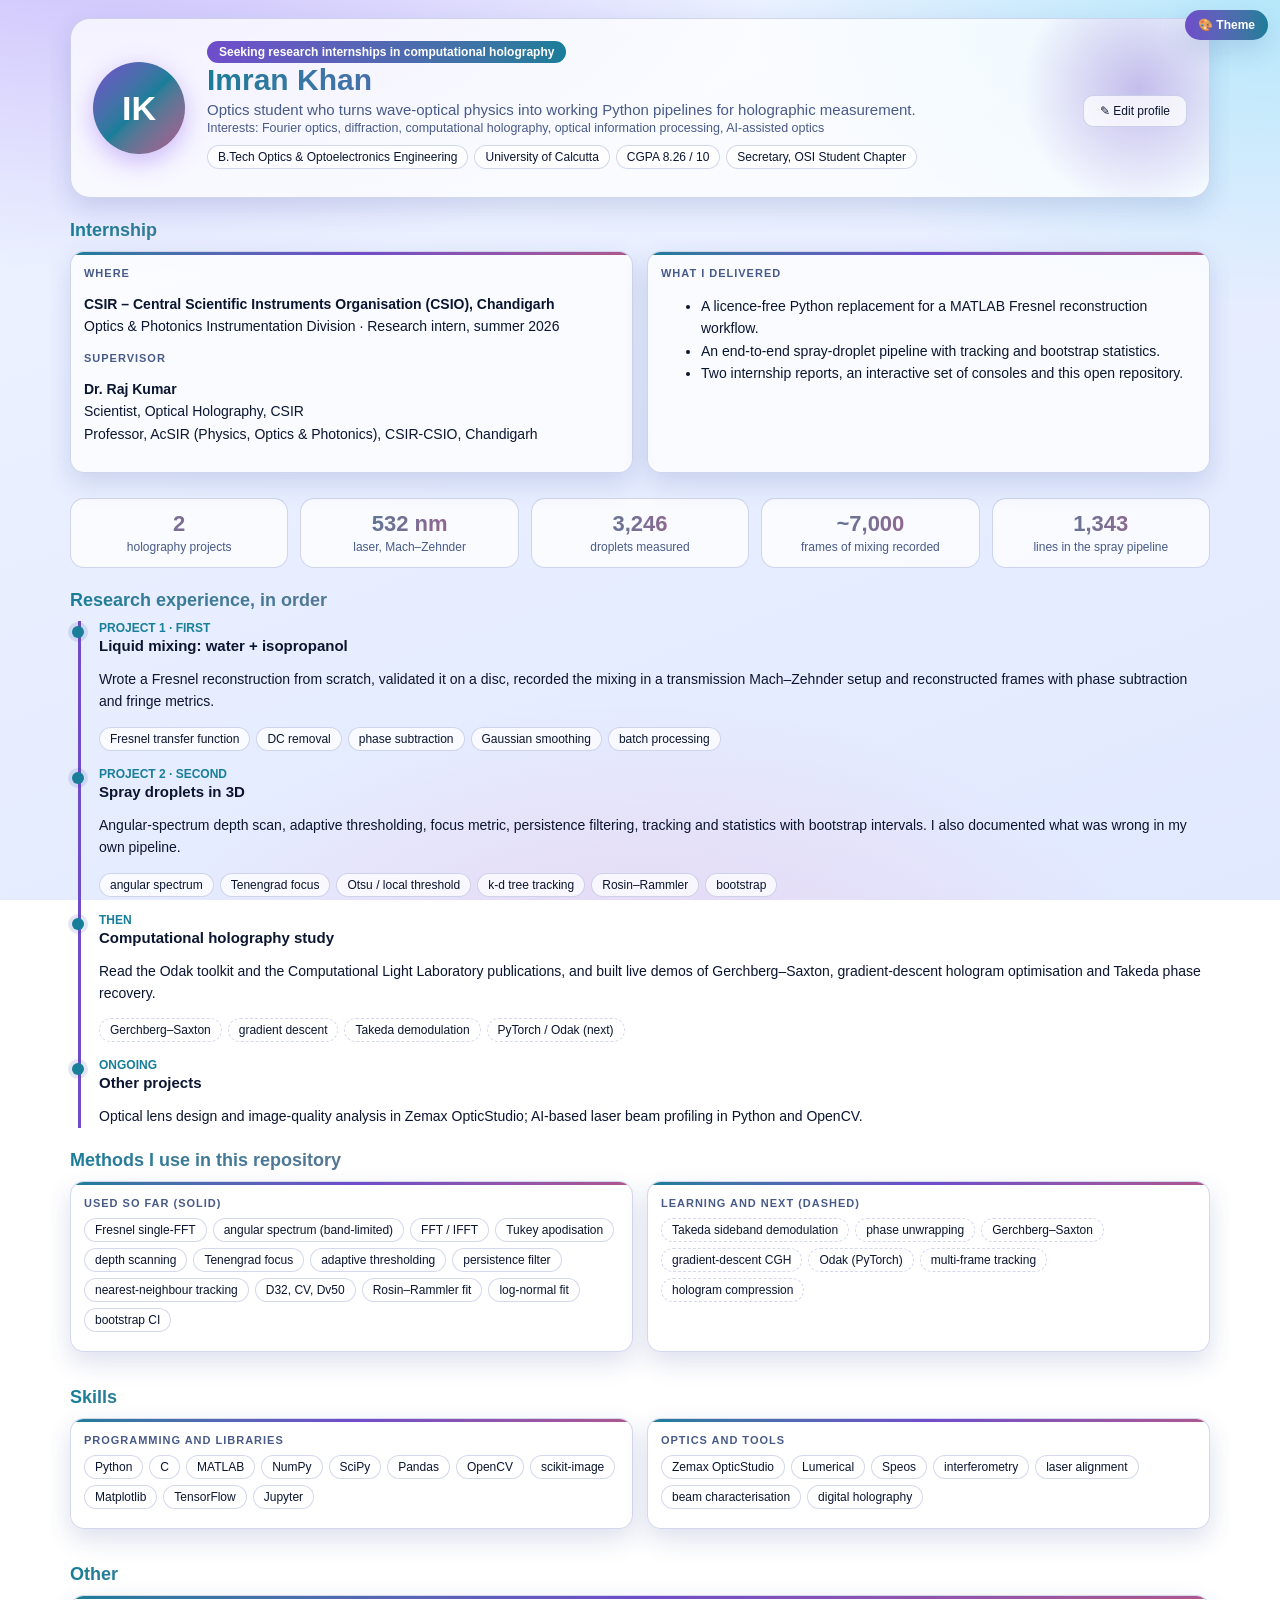
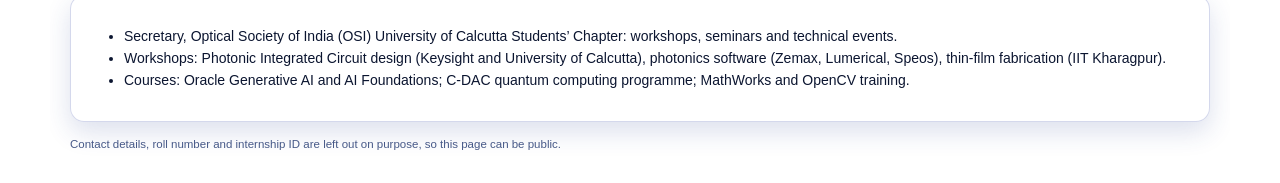
==== internship_console.html @ 757b930b "feat: rebrand HoloLab as HOLOVEX research laboratory" ====
<!DOCTYPE html><html lang="en"><head><meta charset="utf-8"><meta name="viewport" content="width=device-width, initial-scale=1, viewport-fit=cover">
<title>HOLOVEX · Research profile</title>
<style>:root{box-sizing:border-box;--p1:#22d3ee;--p2:#8b5cf6;--p3:#f472b6;--bg0:#060a1c;--bg1:#0b1530;--panel:rgba(14,22,50,.78);--card:rgba(26,40,86,.5);--line:rgba(130,160,255,.24);--fg:#eaf0ff;--mut:#a3b3da;--acc:var(--p1);--acc2:var(--p2);--acc3:var(--p3);--warn:#fbbf24;--good:#34d399;--gl:rgba(150,170,255,.16);--shadow:0 10px 30px rgba(3,6,25,.45);--font:Inter,-apple-system,Segoe UI,Roboto,Arial,sans-serif}
:root[data-theme="light"]{--bg0:#eef3ff;--bg1:#e1e9ff;--panel:rgba(255,255,255,.88);--card:rgba(255,255,255,.74);--line:rgba(60,80,170,.22);--fg:#0b1530;--mut:#485a88;--acc:color-mix(in srgb,var(--p1) 55%,#0b1530);--acc2:color-mix(in srgb,var(--p2) 78%,#0b1530);--acc3:color-mix(in srgb,var(--p3) 70%,#0b1530);--warn:#b45309;--good:#047857;--gl:rgba(60,80,170,.14);--shadow:0 10px 26px rgba(40,60,140,.16)}
@media (prefers-color-scheme:light){:root:not([data-theme]){--bg0:#eef3ff;--bg1:#e1e9ff;--panel:rgba(255,255,255,.88);--card:rgba(255,255,255,.74);--line:rgba(60,80,170,.22);--fg:#0b1530;--mut:#485a88;--acc:color-mix(in srgb,var(--p1) 55%,#0b1530);--acc2:color-mix(in srgb,var(--p2) 78%,#0b1530);--acc3:color-mix(in srgb,var(--p3) 70%,#0b1530);--warn:#b45309;--good:#047857;--gl:rgba(60,80,170,.14);--shadow:0 10px 26px rgba(40,60,140,.16)}}
*{box-sizing:border-box}html,body{margin:0}
body{color:var(--fg);font-family:var(--font);padding-top:env(safe-area-inset-top,0);min-height:100vh;
background:radial-gradient(1100px 560px at 8% -8%,rgba(139,92,246,.34),transparent 62%),radial-gradient(900px 520px at 100% 0%,rgba(34,211,238,.26),transparent 60%),radial-gradient(900px 600px at 50% 118%,rgba(244,114,182,.22),transparent 60%),linear-gradient(160deg,var(--bg0),var(--bg1));background-attachment:fixed}
.wrap{display:flex;min-height:100vh}.side{width:340px;min-width:340px;background:var(--panel);backdrop-filter:blur(16px);-webkit-backdrop-filter:blur(16px);border-right:1px solid var(--line);padding:18px;overflow-y:auto;max-height:100vh}
.main{flex:1;min-width:0;display:flex;flex-direction:column}
h1{font-size:19px;margin:0 0 4px;font-weight:800;background:linear-gradient(90deg,var(--acc),var(--acc2) 55%,var(--acc3));-webkit-background-clip:text;background-clip:text;color:transparent}
h2{font-size:20px;margin:6px 0 10px;background:linear-gradient(90deg,var(--acc),var(--acc3));-webkit-background-clip:text;background-clip:text;color:transparent}h3{margin:0}
.sub{color:var(--mut);font-size:12px;margin-bottom:12px;line-height:1.5}
.card{background:var(--card);border:1px solid var(--line);border-radius:14px;padding:13px;margin-bottom:13px;box-shadow:var(--shadow);position:relative;overflow:hidden}
.card::before{content:"";position:absolute;left:0;top:0;height:3px;width:100%;background:linear-gradient(90deg,var(--acc),var(--acc2),var(--acc3))}
.card h3,.card>h2{font-size:11px;text-transform:uppercase;letter-spacing:.09em;color:var(--mut);margin:2px 0 9px;background:none;-webkit-text-fill-color:initial}
label{font-size:12px;color:var(--mut);display:block;margin:9px 0 4px}input[type=range]{width:100%;accent-color:var(--acc2)}
input[type=number]{background:var(--card);color:var(--fg);border:1px solid var(--line);border-radius:8px;padding:6px;width:110px}
.row{display:flex;justify-content:space-between;font-size:12px;color:var(--mut)}
select,button{width:100%;background:var(--card);color:var(--fg);border:1px solid var(--line);border-radius:10px;padding:9px;font-size:12px;margin-top:6px;cursor:pointer;transition:.18s}
button:hover,select:hover{border-color:var(--acc);box-shadow:0 0 0 3px rgba(34,211,238,.16)}
.two{display:grid;grid-template-columns:1fr 1fr;gap:6px}
.sg{display:grid;grid-template-columns:1fr auto;gap:6px 10px;font-size:12.5px}.sg .k{color:var(--mut)}.sg .v{text-align:right;font-variant-numeric:tabular-nums;font-weight:600}
.tabs{display:flex;gap:7px;flex-wrap:wrap;padding:11px 16px;border-bottom:1px solid var(--line);background:var(--panel);backdrop-filter:blur(16px);-webkit-backdrop-filter:blur(16px);position:sticky;top:0;z-index:5}
.tabs button{width:auto;margin:0;border-radius:999px;padding:8px 16px}
.tabs button.on{background:linear-gradient(90deg,var(--acc2),var(--acc));color:#fff;border-color:transparent;font-weight:700;box-shadow:0 6px 18px rgba(139,92,246,.4)}
.pane{display:none;flex:1;padding:16px;overflow:auto}.pane.on{display:block;animation:fi .35s ease}@keyframes fi{from{opacity:0;transform:translateY(6px)}to{opacity:1;transform:none}}
.hero{display:flex;gap:10px;flex-wrap:wrap;margin:0 0 14px}.chip{padding:5px 12px;border-radius:999px;font-size:12px;border:1px solid var(--line);background:var(--card);color:var(--mut)}
.chip b{color:var(--fg)}.chip.a{border-color:var(--acc)}.chip.b{border-color:var(--acc2)}.chip.c{border-color:var(--acc3)}
.warn{border-left:4px solid var(--warn);background:var(--card);padding:10px 13px;border-radius:10px;font-size:12.5px;line-height:1.55;margin-bottom:13px}
.good{border-left:4px solid var(--good)}
.eq{font-family:Georgia,serif;background:var(--card);border:1px solid var(--line);border-radius:10px;padding:9px 13px;margin:6px 0 12px;font-size:15px}
p,li{line-height:1.6;font-size:14px}a{color:var(--acc)}.hint{font-size:11.5px;color:var(--mut);line-height:1.5}
table{border-collapse:collapse;width:100%;font-size:13px;margin-bottom:14px}th,td{text-align:left;padding:8px 10px;border-bottom:1px solid var(--line)}th{color:var(--acc)}
img.f{max-width:100%;border-radius:12px;border:1px solid var(--line);background:#fff;box-shadow:var(--shadow)}.g{display:grid;grid-template-columns:repeat(auto-fit,minmax(280px,1fr));gap:16px}
.bad{color:var(--warn);font-weight:700}.ok{color:var(--good);font-weight:700}
.dg{width:100%;height:auto;background:var(--card);border:1px solid var(--line);border-radius:14px}
.dg text{fill:var(--fg);font-size:14px;font-family:Inter,Arial,sans-serif}.dg .s{fill:var(--mut);font-size:12px}.dg .t{font-weight:700}
.dg .box{fill:var(--panel);stroke:var(--acc2);stroke-width:1.6}.dg .hi{stroke:var(--acc3)}.dg .opt{fill:rgba(34,211,238,.18);stroke:var(--acc);stroke-width:1.6}.dg .mir{stroke:var(--fg);stroke-width:5;stroke-linecap:round}
.dg .beam{stroke:#34d399;stroke-width:3;fill:none;stroke-dasharray:9 7;animation:fl 1.1s linear infinite}.dg .bm{fill:rgba(52,211,153,.2)}.dg .ref{stroke:#fbbf24}.dg .dim{stroke:var(--mut);stroke-width:1.2;fill:none}
.dg .wire{stroke:var(--acc3);stroke-width:2;fill:none;stroke-dasharray:4 4}.dg .arr{stroke:var(--acc);stroke-width:2.4;fill:none;stroke-dasharray:7 6;animation:fl 1.4s linear infinite}
@keyframes fl{to{stroke-dashoffset:-32}}@media (prefers-reduced-motion:reduce){.dg .beam,.dg .arr{animation:none}}
.story{counter-reset:s;list-style:none;padding:0}.story li{counter-increment:s;position:relative;padding:10px 12px 10px 52px;margin-bottom:9px;background:var(--card);border:1px solid var(--line);border-radius:12px}
.story li::before{content:counter(s);position:absolute;left:12px;top:9px;width:28px;height:28px;border-radius:50%;background:linear-gradient(135deg,var(--acc2),var(--acc3));color:#fff;font-weight:800;display:flex;align-items:center;justify-content:center;font-size:13px}
@media(max-width:800px){.wrap{flex-direction:column}.side{width:100%;min-width:0;max-height:none;border-right:0;border-bottom:1px solid var(--line)}}

.thm-btn{position:fixed;top:10px;right:12px;z-index:50;width:auto;margin:0;padding:8px 13px;border-radius:999px;background:linear-gradient(90deg,var(--acc2),var(--acc));color:#fff;border:0;font-weight:700;box-shadow:var(--shadow)}
.thm-pan{position:fixed;top:52px;right:12px;z-index:50;width:260px;background:var(--panel);backdrop-filter:blur(16px);-webkit-backdrop-filter:blur(16px);border:1px solid var(--line);border-radius:16px;padding:14px;box-shadow:var(--shadow);display:none}
.thm-pan.on{display:block}.thm-pan h4{margin:8px 0 6px;font-size:11px;letter-spacing:.08em;text-transform:uppercase;color:var(--mut)}
.thm-row{display:flex;gap:6px}.thm-row button{margin:0;padding:7px 4px;font-size:12px}.thm-row button.on{border-color:var(--acc);box-shadow:0 0 0 2px var(--acc) inset}
.sw{width:30px;height:30px;border-radius:50%;border:2px solid var(--line);padding:0;margin:0;cursor:pointer}.sw.on{border-color:var(--fg);box-shadow:0 0 0 3px var(--gl)}
.pc{background:var(--card);border:1px solid var(--line);border-radius:14px;padding:14px;box-shadow:var(--shadow);position:relative;overflow:hidden}
.pc::before{content:"";position:absolute;left:0;top:0;bottom:0;width:4px;background:linear-gradient(var(--acc),var(--acc2),var(--acc3))}
.pc h3{font-size:15px;margin:0 0 2px;color:var(--fg);-webkit-text-fill-color:initial}.pc .aff{font-size:12px;color:var(--acc);margin-bottom:6px}.pc p{font-size:13px;margin:4px 0;line-height:1.5}.why{border-top:1px dashed var(--line);margin-top:8px;padding-top:6px;font-size:12.5px;color:var(--mut)}.why b{color:var(--acc3)}
.pgrid{display:grid;grid-template-columns:repeat(auto-fill,minmax(310px,1fr));gap:14px;margin-bottom:18px}
.rf{font-size:13px;margin-bottom:9px;line-height:1.5}.rf .why{border:0;margin:0;padding:0}
details.more{margin:8px 0}details.more summary{cursor:pointer;color:var(--acc);font-weight:700}
.kpi{display:grid;grid-template-columns:repeat(auto-fit,minmax(160px,1fr));gap:12px;margin:12px 0}.kpi div{background:var(--card);border:1px solid var(--line);border-radius:14px;padding:12px;text-align:center}.kpi b{display:block;font-size:22px;background:linear-gradient(90deg,var(--acc),var(--acc3));-webkit-background-clip:text;background-clip:text;color:transparent}.kpi span{font-size:12px;color:var(--mut)}
.timeline{border-left:3px solid var(--acc2);margin:10px 0 10px 8px;padding-left:18px}.timeline .ev{position:relative;margin-bottom:16px}.timeline .ev::before{content:"";position:absolute;left:-27px;top:5px;width:12px;height:12px;border-radius:50%;background:var(--acc);box-shadow:0 0 0 4px var(--gl)}
.timeline .when{font-size:12px;color:var(--acc);font-weight:700}.timeline h3{margin:2px 0;font-size:15px}.chips{display:flex;flex-wrap:wrap;gap:6px;margin:6px 0}.chips span{padding:4px 10px;border-radius:999px;font-size:12px;border:1px solid var(--line);background:var(--card)}.chips span.pl{border-style:dashed}
input.ed,textarea.ed{width:100%;background:var(--card);color:var(--fg);border:1px solid var(--line);border-radius:10px;padding:8px;font:inherit;font-size:13px}

.main{width:100%}.pane{max-width:1180px;margin:auto;width:100%;display:block;padding:18px 20px}
.herobox{display:flex;gap:22px;flex-wrap:wrap;align-items:center;background:var(--card);border:1px solid var(--line);border-radius:20px;padding:22px;box-shadow:var(--shadow);position:relative;overflow:hidden}
.herobox::after{content:"";position:absolute;right:-60px;top:-60px;width:260px;height:260px;border-radius:50%;background:radial-gradient(circle,var(--acc2),transparent 65%);opacity:.35}
.avatar{width:92px;height:92px;border-radius:50%;background:linear-gradient(135deg,var(--acc2),var(--acc),var(--acc3));display:flex;align-items:center;justify-content:center;font-size:34px;font-weight:800;color:#fff;box-shadow:0 8px 24px rgba(139,92,246,.4);flex:none}
.herobox h1{font-size:30px}.badge{display:inline-block;padding:4px 12px;border-radius:999px;background:linear-gradient(90deg,var(--acc2),var(--acc));color:#fff;font-size:12px;font-weight:700;margin-right:6px}
.two2{display:grid;grid-template-columns:repeat(auto-fit,minmax(340px,1fr));gap:14px}
h2.sec{font-size:18px;margin:22px 0 10px}
.tag{display:inline-block;padding:1px 8px;border-radius:999px;border:1px solid var(--acc3);font-size:11px;color:var(--acc3)}
</style></head><body><div class="main">
<div class="pane">
<div class="herobox"><div class="avatar" id="av">IK</div><div style="flex:1;min-width:260px;position:relative;z-index:1"><span class="badge" id="stat">Status</span><h1 id="nm">Imran Khan</h1><div id="hl" style="font-size:15px;color:var(--mut);margin:4px 0 10px"></div>
<div class="chips"><span>B.Tech Optics &amp; Optoelectronics Engineering</span><span>University of Calcutta</span><span>CGPA 8.26 / 10</span><span>Secretary, OSI Student Chapter</span></div></div>
<div style="position:relative;z-index:1"><button id="edit" style="width:auto;padding:8px 16px">✎ Edit profile</button></div></div>
<div class="card" id="editor" style="display:none;margin-top:12px"><h3>Edit profile (saved only in this browser)</h3><div class="two2"><div><label>Name</label><input class="ed" id="i1"></div><div><label>Status</label><input class="ed" id="i2"></div></div><label>Headline</label><textarea class="ed" id="i3" rows="2"></textarea><label>Research interests (comma separated)</label><input class="ed" id="i4"><div class="two"><button id="sv">Save</button><button id="rs">Reset to default</button></div></div>

<h2 class="sec">Internship</h2>
<div class="two2"><div class="card"><h3>Where</h3><p><b>CSIR – Central Scientific Instruments Organisation (CSIO), Chandigarh</b><br>Optics &amp; Photonics Instrumentation Division · Research intern, summer 2026</p><h3 style="margin-top:12px">Supervisor</h3><p><b>Dr. Raj Kumar</b><br>Scientist, Optical Holography, CSIR<br>Professor, AcSIR (Physics, Optics &amp; Photonics), CSIR-CSIO, Chandigarh</p></div>
<div class="card"><h3>What I delivered</h3><ul><li>A licence-free Python replacement for a MATLAB Fresnel reconstruction workflow.</li><li>An end-to-end spray-droplet pipeline with tracking and bootstrap statistics.</li><li>Two internship reports, an interactive set of consoles and this open repository.</li></ul></div></div>
<div class="kpi"><div><b>2</b><span>holography projects</span></div><div><b>532 nm</b><span>laser, Mach–Zehnder</span></div><div><b>3,246</b><span>droplets measured</span></div><div><b>~7,000</b><span>frames of mixing recorded</span></div><div><b>1,343</b><span>lines in the spray pipeline</span></div></div>

<h2 class="sec">Research experience, in order</h2>
<div class="timeline">
<div class="ev"><div class="when">PROJECT 1 · FIRST</div><h3>Liquid mixing: water + isopropanol</h3><p>Wrote a Fresnel reconstruction from scratch, validated it on a disc, recorded the mixing in a transmission Mach–Zehnder setup and reconstructed frames with phase subtraction and fringe metrics.</p><div class="chips"><span>Fresnel transfer function</span><span>DC removal</span><span>phase subtraction</span><span>Gaussian smoothing</span><span>batch processing</span></div></div>
<div class="ev"><div class="when">PROJECT 2 · SECOND</div><h3>Spray droplets in 3D</h3><p>Angular-spectrum depth scan, adaptive thresholding, focus metric, persistence filtering, tracking and statistics with bootstrap intervals. I also documented what was wrong in my own pipeline.</p><div class="chips"><span>angular spectrum</span><span>Tenengrad focus</span><span>Otsu / local threshold</span><span>k-d tree tracking</span><span>Rosin–Rammler</span><span>bootstrap</span></div></div>
<div class="ev"><div class="when">THEN</div><h3>Computational holography study</h3><p>Read the Odak toolkit and the Computational Light Laboratory publications, and built live demos of Gerchberg–Saxton, gradient-descent hologram optimisation and Takeda phase recovery.</p><div class="chips"><span class="pl">Gerchberg–Saxton</span><span class="pl">gradient descent</span><span class="pl">Takeda demodulation</span><span class="pl">PyTorch / Odak (next)</span></div></div>
<div class="ev"><div class="when">ONGOING</div><h3>Other projects</h3><p>Optical lens design and image-quality analysis in Zemax OpticStudio; AI-based laser beam profiling in Python and OpenCV.</p></div></div>

<h2 class="sec">Methods I use in this repository</h2>
<div class="two2"><div class="card"><h3>Used so far (solid)</h3><div class="chips"><span>Fresnel single-FFT</span><span>angular spectrum (band-limited)</span><span>FFT / IFFT</span><span>Tukey apodisation</span><span>depth scanning</span><span>Tenengrad focus</span><span>adaptive thresholding</span><span>persistence filter</span><span>nearest-neighbour tracking</span><span>D32, CV, Dv50</span><span>Rosin–Rammler fit</span><span>log-normal fit</span><span>bootstrap CI</span></div></div>
<div class="card"><h3>Learning and next (dashed)</h3><div class="chips"><span class="pl">Takeda sideband demodulation</span><span class="pl">phase unwrapping</span><span class="pl">Gerchberg–Saxton</span><span class="pl">gradient-descent CGH</span><span class="pl">Odak (PyTorch)</span><span class="pl">multi-frame tracking</span><span class="pl">hologram compression</span></div></div></div>

<h2 class="sec">Skills</h2>
<div class="two2"><div class="card"><h3>Programming and libraries</h3><div class="chips"><span>Python</span><span>C</span><span>MATLAB</span><span>NumPy</span><span>SciPy</span><span>Pandas</span><span>OpenCV</span><span>scikit-image</span><span>Matplotlib</span><span>TensorFlow</span><span>Jupyter</span></div></div>
<div class="card"><h3>Optics and tools</h3><div class="chips"><span>Zemax OpticStudio</span><span>Lumerical</span><span>Speos</span><span>interferometry</span><span>laser alignment</span><span>beam characterisation</span><span>digital holography</span></div></div></div>
<h2 class="sec">Other</h2>
<div class="card"><ul><li>Secretary, Optical Society of India (OSI) University of Calcutta Students’ Chapter: workshops, seminars and technical events.</li><li>Workshops: Photonic Integrated Circuit design (Keysight and University of Calcutta), photonics software (Zemax, Lumerical, Speos), thin-film fabrication (IIT Kharagpur).</li><li>Courses: Oracle Generative AI and AI Foundations; C-DAC quantum computing programme; MathWorks and OpenCV training.</li></ul></div>
<p class="hint" style="margin-top:14px">Contact details, roll number and internship ID are left out on purpose, so this page can be public.</p>
</div></div>
<script>
(function(){
var D={name:'Imran Khan',status:'Seeking research internships in computational holography',head:'Optics student who turns wave-optical physics into working Python pipelines for holographic measurement.',ints:'Fourier optics, diffraction, computational holography, optical information processing, AI-assisted optics'},K='hl-profile',$=function(i){return document.getElementById(i)},P=Object.assign({},D);
try{var s=JSON.parse(localStorage.getItem(K)||'null');if(s)P=Object.assign(P,s)}catch(e){}
function draw(){$('nm').textContent=P.name;$('stat').textContent=P.status;$('hl').innerHTML=P.head+'<br><small>Interests: '+P.ints.replace(/</g,'&lt;')+'</small>';$('av').textContent=P.name.split(/\s+/).map(function(w){return w[0]}).join('').slice(0,2).toUpperCase()}
$('edit').onclick=function(){var e=$('editor');e.style.display=e.style.display==='none'?'block':'none';$('i1').value=P.name;$('i2').value=P.status;$('i3').value=P.head;$('i4').value=P.ints};
$('sv').onclick=function(){P={name:$('i1').value||D.name,status:$('i2').value||D.status,head:$('i3').value||D.head,ints:$('i4').value||D.ints};try{localStorage.setItem(K,JSON.stringify(P))}catch(e){}draw()};
$('rs').onclick=function(){P=Object.assign({},D);try{localStorage.removeItem(K)}catch(e){}draw()};
draw();})();
</script><script>(function(){
var K='hl-theme',PALS={aurora:['#22d3ee','#8b5cf6','#f472b6'],ocean:['#38bdf8','#3b82f6','#22d3ee'],sunset:['#fbbf24','#fb7185','#f97316'],emerald:['#34d399','#10b981','#a3e635'],royal:['#a78bfa','#6366f1','#f0abfc'],mono:['#cbd5e1','#94a3b8','#e2e8f0']},
FONTS={sans:'Inter,-apple-system,Segoe UI,Roboto,Arial,sans-serif',serif:'Georgia,"Times New Roman",serif',mono:'ui-monospace,SFMono-Regular,Menlo,Consolas,monospace'},
st={mode:'auto',pal:'aurora',font:'sans',size:100};
try{var s=JSON.parse(localStorage.getItem(K)||'null');if(s)st=Object.assign(st,s)}catch(e){}
var R=document.documentElement,emb=window.parent!==window;
function apply(x,fromParent){if(x)st=Object.assign(st,x);if(st.mode==='auto')R.removeAttribute('data-theme');else R.setAttribute('data-theme',st.mode);
var p=PALS[st.pal]||PALS.aurora;R.style.setProperty('--p1',p[0]);R.style.setProperty('--p2',p[1]);R.style.setProperty('--p3',p[2]);R.style.setProperty('--font',FONTS[st.font]||FONTS.sans);document.body.style.zoom=st.size/100;
if(!fromParent){try{localStorage.setItem(K,JSON.stringify(st))}catch(e){}}
mark();window.dispatchEvent(new Event('themechange'));if(!emb)document.querySelectorAll('iframe').forEach(function(f){try{f.contentWindow.postMessage({hl:'theme',state:st},'*')}catch(e){}})}
var pan;function mark(){if(!pan)return;pan.querySelectorAll('[data-k]').forEach(function(b){b.classList.toggle('on',String(st[b.dataset.k])===b.dataset.v)})}
function build(){var b=document.createElement('button');b.className='thm-btn';b.textContent='🎨 Theme';b.setAttribute('aria-label','Theme settings');pan=document.createElement('div');pan.className='thm-pan';
var h='<h4>Mode</h4><div class="thm-row">'+['auto','light','dark'].map(function(m){return '<button data-k="mode" data-v="'+m+'">'+m[0].toUpperCase()+m.slice(1)+'</button>'}).join('')+'</div><h4>Colours</h4><div class="thm-row">'+Object.keys(PALS).map(function(k){var c=PALS[k];return '<button class="sw" title="'+k+'" data-k="pal" data-v="'+k+'" style="background:linear-gradient(135deg,'+c[0]+','+c[1]+' 55%,'+c[2]+')"></button>'}).join('')+'</div><h4>Font</h4><div class="thm-row">'+['sans','serif','mono'].map(function(m){return '<button data-k="font" data-v="'+m+'">'+m+'</button>'}).join('')+'</div><h4>Text size</h4><div class="thm-row">'+[90,100,115].map(function(m){return '<button data-k="size" data-v="'+m+'">'+(m==90?'A−':m==100?'A':'A+')+'</button>'}).join('')+'</div>';
pan.innerHTML=h;document.body.appendChild(b);document.body.appendChild(pan);b.onclick=function(){pan.classList.toggle('on')};
pan.addEventListener('click',function(e){var t=e.target.closest('[data-k]');if(!t)return;var o={};o[t.dataset.k]=t.dataset.k==='size'?+t.dataset.v:t.dataset.v;apply(o)})}
window.addEventListener('message',function(e){if(e.data&&e.data.hl==='theme')apply(e.data.state,true)});
function go(){if(!emb)build();apply();if(!emb)document.querySelectorAll('iframe').forEach(function(f){f.addEventListener('load',function(){f.contentWindow.postMessage({hl:'theme',state:st},'*')})})}
if(document.body)go();else document.addEventListener('DOMContentLoaded',go);
})();
</script></body></html>
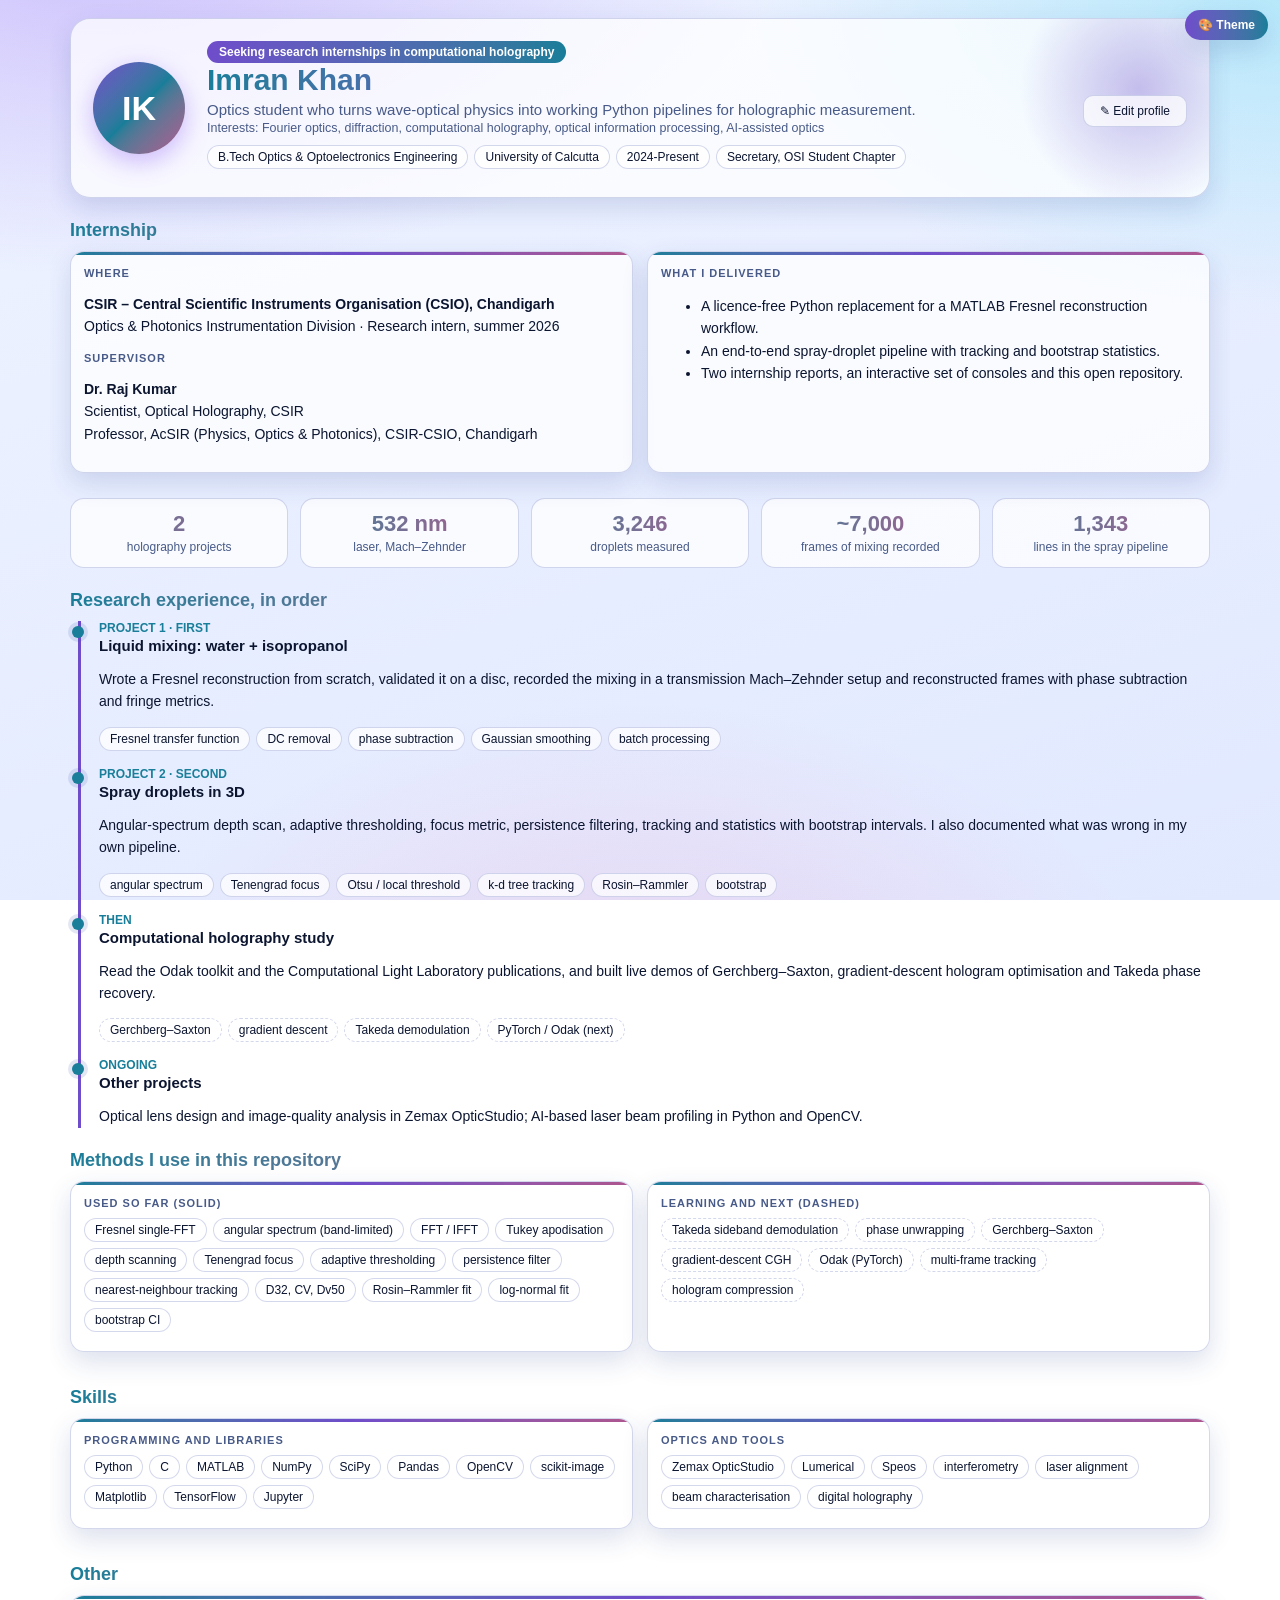
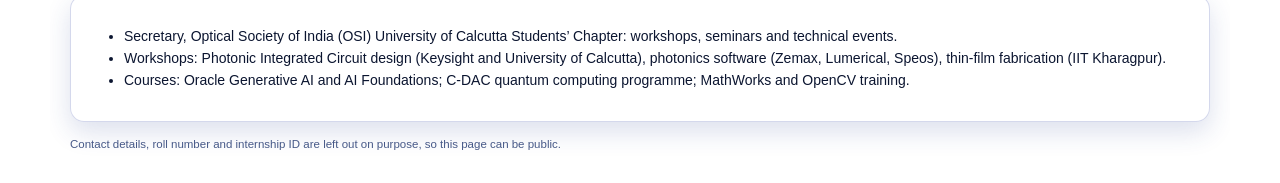
==== commit f3d67496: "remove gpa from basic profile" ====
--- a/internship_console.html
+++ b/internship_console.html
@@ -71,7 +71,7 @@
 </style></head><body><div class="main">
 <div class="pane">
 <div class="herobox"><div class="avatar" id="av">IK</div><div style="flex:1;min-width:260px;position:relative;z-index:1"><span class="badge" id="stat">Status</span><h1 id="nm">Imran Khan</h1><div id="hl" style="font-size:15px;color:var(--mut);margin:4px 0 10px"></div>
-<div class="chips"><span>B.Tech Optics &amp; Optoelectronics Engineering</span><span>University of Calcutta</span><span>CGPA 8.26 / 10</span><span>Secretary, OSI Student Chapter</span></div></div>
+<div class="chips"><span>B.Tech Optics &amp; Optoelectronics Engineering</span><span>University of Calcutta</span><span>2024-Present</span><span>Secretary, OSI Student Chapter</span></div></div>
 <div style="position:relative;z-index:1"><button id="edit" style="width:auto;padding:8px 16px">✎ Edit profile</button></div></div>
 <div class="card" id="editor" style="display:none;margin-top:12px"><h3>Edit profile (saved only in this browser)</h3><div class="two2"><div><label>Name</label><input class="ed" id="i1"></div><div><label>Status</label><input class="ed" id="i2"></div></div><label>Headline</label><textarea class="ed" id="i3" rows="2"></textarea><label>Research interests (comma separated)</label><input class="ed" id="i4"><div class="two"><button id="sv">Save</button><button id="rs">Reset to default</button></div></div>
 
